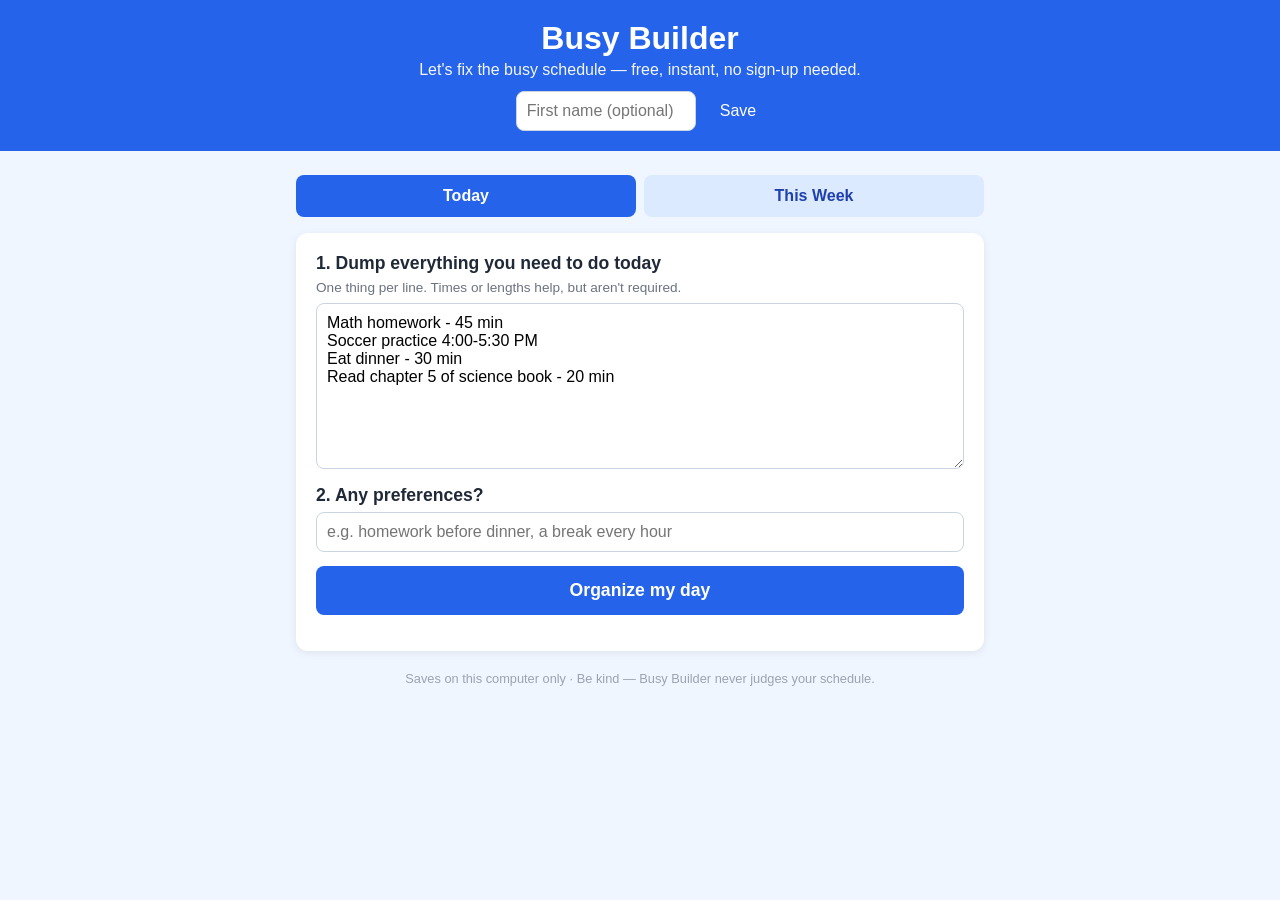
==== public/index.html @ c5398b39 "Add Today / This Week tabs sharing the same AI Week results now render as per-day sections; a scope " ====
<!DOCTYPE html>
<html lang="en">
<head>
  <meta charset="UTF-8">
  <meta name="viewport" content="width=device-width, initial-scale=1.0">
  <title>Busy Builder</title>
  <link rel="stylesheet" href="styles.css">
</head>
<body>
  <header>
    <h1>Busy Builder</h1>
    <p class="tagline">Let's fix the busy schedule — free, instant, no sign-up needed.</p>
    <div id="who">
      <span id="hello"></span>
      <input id="name" type="text" maxlength="20" placeholder="First name (optional)">
      <button id="save-name">Save</button>
    </div>
  </header>

  <main>
    <nav class="tabs">
      <button id="tabbtn-today" class="tab">Today</button>
      <button id="tabbtn-week" class="tab">This Week</button>
    </nav>

    <div id="panel-today">
      <section class="card">
        <h2>1. Dump everything you need to do today</h2>
        <p class="hint">One thing per line. Times or lengths help, but aren't required.</p>
        <textarea id="t-items" rows="8" placeholder="Math homework - 45 min&#10;Soccer practice 4:00-5:30 PM"></textarea>

        <h2>2. Any preferences?</h2>
        <input id="t-prefs" type="text" placeholder="e.g. homework before dinner, a break every hour">

        <button id="t-organize" class="big">Organize my day</button>
        <p id="t-status" role="status"></p>
      </section>

      <section id="t-result" class="card" hidden>
        <h2>Today's schedule</h2>
        <p id="t-message" class="ai-msg"></p>
        <div id="t-schedule"></div>
        <p id="t-question" class="ai-question"></p>
        <div class="followup">
          <input id="t-reply" type="text" placeholder="Answer, or ask for a change...">
          <button id="t-send">Send</button>
        </div>
      </section>
    </div>

    <div id="panel-week" hidden>
      <section class="card">
        <h2>1. Dump everything you need to do this week</h2>
        <p class="hint">One thing per line. Put a day in front if it has one (like "Mon: soccer practice").</p>
        <textarea id="items" rows="8" placeholder="Math homework - 45 min&#10;Mon: Soccer practice 4:00-5:30 PM"></textarea>

        <h2>2. Any preferences?</h2>
        <input id="prefs" type="text" placeholder="e.g. homework before dinner, a break every hour">

        <button id="organize" class="big">Organize my week</button>
        <p id="status" role="status"></p>
      </section>

      <section id="result" class="card" hidden>
        <h2>Your week</h2>
        <p id="ai-message" class="ai-msg"></p>
        <div id="schedule"></div>
        <p id="ai-question" class="ai-question"></p>
        <div class="followup">
          <input id="reply" type="text" placeholder="Answer, or ask for a change...">
          <button id="send-reply">Send</button>
        </div>
      </section>
    </div>

    <p class="safety">Saves on this computer only · Be kind — Busy Builder never judges your schedule.</p>
  </main>

  <script src="storage.js"></script>
  <script src="app.js"></script>
</body>
</html>
---- public/styles.css ----
* {
  box-sizing: border-box;
}

body {
  margin: 0;
  font-family: "Segoe UI", Arial, sans-serif;
  background: #f0f6ff;
  color: #1f2937;
}

header {
  background: #2563eb;
  color: #fff;
  padding: 20px 16px;
  text-align: center;
}

header h1 {
  margin: 0 0 4px;
  font-size: 2rem;
}

.tagline {
  margin: 0 0 12px;
  opacity: 0.95;
}

#who {
  display: flex;
  gap: 8px;
  justify-content: center;
  align-items: center;
}

#hello {
  font-weight: 600;
}

main {
  max-width: 720px;
  margin: 24px auto;
  padding: 0 16px;
}

.card {
  background: #fff;
  border-radius: 12px;
  padding: 20px;
  margin-bottom: 20px;
  box-shadow: 0 2px 8px rgba(0, 0, 0, 0.08);
}

h2 {
  font-size: 1.1rem;
  margin: 12px 0 6px;
}

h2:first-child {
  margin-top: 0;
}

.hint {
  margin: 0 0 8px;
  font-size: 0.85rem;
  color: #6b7280;
}

textarea,
input[type="text"] {
  width: 100%;
  padding: 10px;
  border: 1px solid #cbd5e1;
  border-radius: 8px;
  font-size: 1rem;
  font-family: inherit;
}

textarea {
  resize: vertical;
}

#who input {
  width: 180px;
}

button {
  background: #2563eb;
  color: #fff;
  border: none;
  border-radius: 8px;
  padding: 10px 16px;
  font-size: 1rem;
  cursor: pointer;
}

button:hover:not(:disabled) {
  background: #1d4ed8;
}

button:disabled {
  background: #93c5fd;
  cursor: not-allowed;
}

button.big {
  display: block;
  width: 100%;
  margin-top: 14px;
  padding: 14px;
  font-size: 1.1rem;
  font-weight: 600;
}

#status {
  min-height: 1.4em;
  margin: 10px 0 0;
  font-weight: 600;
  color: #2563eb;
}

.ai-msg {
  font-size: 1.05rem;
}

table {
  width: 100%;
  border-collapse: collapse;
  margin: 8px 0;
}

th,
td {
  text-align: left;
  padding: 8px;
  border-bottom: 1px solid #e5e7eb;
}

th {
  color: #6b7280;
  font-size: 0.85rem;
  text-transform: uppercase;
}

.ai-question {
  background: #fef3c7;
  border-radius: 8px;
  padding: 10px;
}

.ai-question:empty {
  display: none;
}

.followup {
  display: flex;
  gap: 8px;
  margin-top: 10px;
}

.followup input {
  flex: 1;
}

.tabs {
  display: flex;
  gap: 8px;
  margin-bottom: 16px;
}

.tab {
  flex: 1;
  background: #dbeafe;
  color: #1e40af;
  font-weight: 600;
  padding: 12px;
}

.tab:hover:not(.active) {
  background: #bfdbfe;
}

.tab.active {
  background: #2563eb;
  color: #fff;
}

.day-section h3 {
  margin: 16px 0 4px;
  color: #2563eb;
  font-size: 1rem;
}

.safety {
  text-align: center;
  font-size: 0.8rem;
  color: #9ca3af;
}
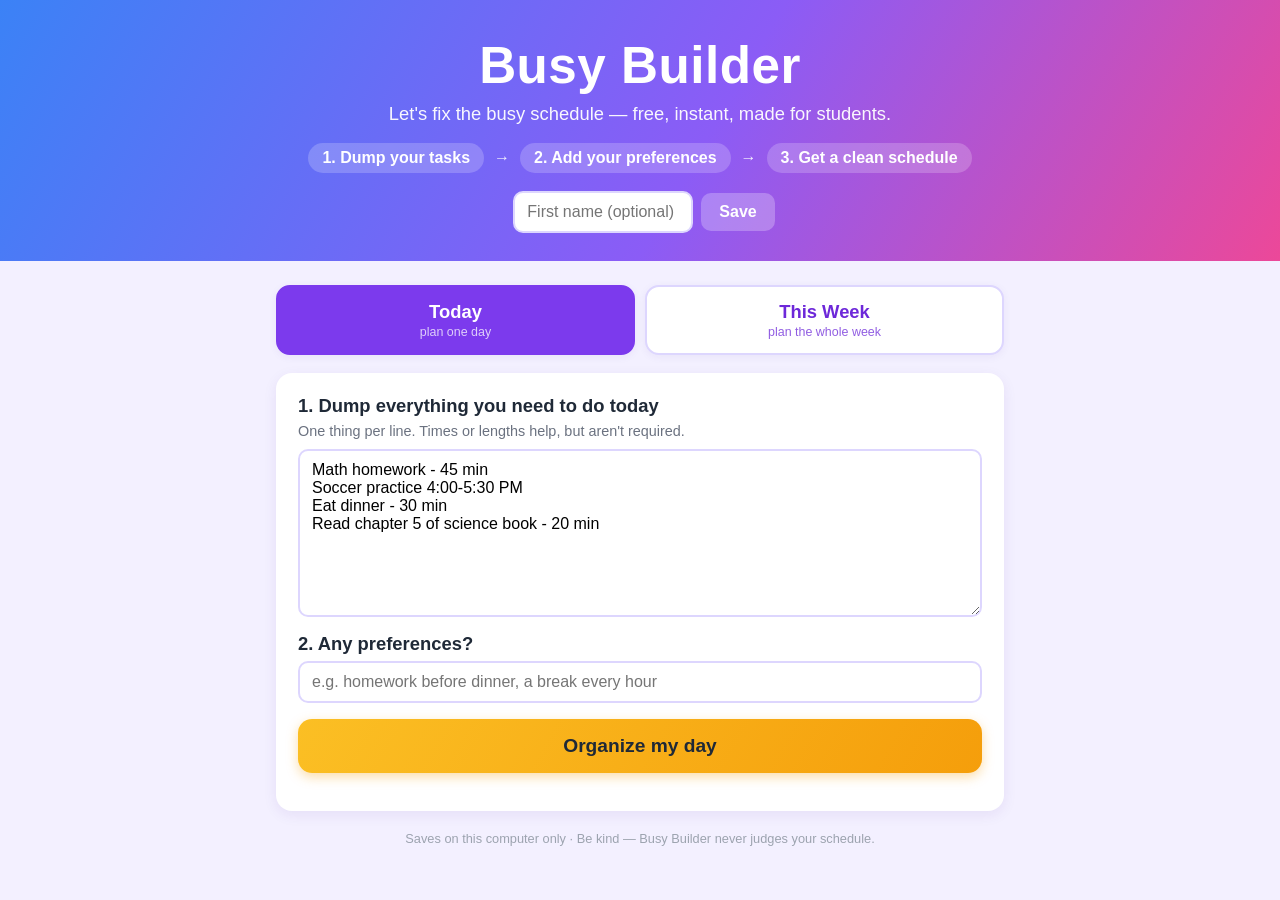
==== commit 88d77a1e: "Friendlier first-glance design: bigger title, how-it-works strip, clearer tabs Brighter student pale" ====
--- a/public/index.html
+++ b/public/index.html
@@ -9,7 +9,14 @@
 <body>
   <header>
     <h1>Busy Builder</h1>
-    <p class="tagline">Let's fix the busy schedule — free, instant, no sign-up needed.</p>
+    <p class="tagline">Let's fix the busy schedule — free, instant, made for students.</p>
+    <div class="steps">
+      <span>1. Dump your tasks</span>
+      <span class="arrow">→</span>
+      <span>2. Add your preferences</span>
+      <span class="arrow">→</span>
+      <span>3. Get a clean schedule</span>
+    </div>
     <div id="who">
       <span id="hello"></span>
       <input id="name" type="text" maxlength="20" placeholder="First name (optional)">
@@ -19,8 +26,8 @@
 
   <main>
     <nav class="tabs">
-      <button id="tabbtn-today" class="tab">Today</button>
-      <button id="tabbtn-week" class="tab">This Week</button>
+      <button id="tabbtn-today" class="tab">Today<small>plan one day</small></button>
+      <button id="tabbtn-week" class="tab">This Week<small>plan the whole week</small></button>
     </nav>
 
     <div id="panel-today">
@@ -51,8 +58,17 @@
     <div id="panel-week" hidden>
       <section class="card">
         <h2>1. Dump everything you need to do this week</h2>
-        <p class="hint">One thing per line. Put a day in front if it has one (like "Mon: soccer practice").</p>
-        <textarea id="items" rows="8" placeholder="Math homework - 45 min&#10;Mon: Soccer practice 4:00-5:30 PM"></textarea>
+        <p class="hint">Put each thing under the day it belongs to. Not sure? Use "Any day".</p>
+        <div class="week-grid">
+          <div class="day-box"><h4>Mon</h4><textarea id="w-mon" rows="4" placeholder="Soccer practice 4-5:30 PM"></textarea></div>
+          <div class="day-box"><h4>Tue</h4><textarea id="w-tue" rows="4"></textarea></div>
+          <div class="day-box"><h4>Wed</h4><textarea id="w-wed" rows="4" placeholder="Soccer practice 4-5:30 PM"></textarea></div>
+          <div class="day-box"><h4>Thu</h4><textarea id="w-thu" rows="4"></textarea></div>
+          <div class="day-box"><h4>Fri</h4><textarea id="w-fri" rows="4"></textarea></div>
+          <div class="day-box"><h4>Sat</h4><textarea id="w-sat" rows="4" placeholder="Clean my room - 15 min"></textarea></div>
+          <div class="day-box"><h4>Sun</h4><textarea id="w-sun" rows="4"></textarea></div>
+          <div class="day-box any"><h4>Any day</h4><textarea id="w-any" rows="4" placeholder="Math homework - 45 min"></textarea></div>
+        </div>
 
         <h2>2. Any preferences?</h2>
         <input id="prefs" type="text" placeholder="e.g. homework before dinner, a break every hour">
--- a/public/styles.css
+++ b/public/styles.css
@@ -5,25 +5,49 @@
 body {
   margin: 0;
   font-family: "Segoe UI", Arial, sans-serif;
-  background: #f0f6ff;
+  background: #f3f0ff;
   color: #1f2937;
 }
 
 header {
-  background: #2563eb;
-  color: #fff;
-  padding: 20px 16px;
+  background: linear-gradient(120deg, #3b82f6, #8b5cf6 55%, #ec4899);
+  color: #fff;
+  padding: 36px 16px 28px;
   text-align: center;
 }
 
 header h1 {
-  margin: 0 0 4px;
-  font-size: 2rem;
+  margin: 0 0 8px;
+  font-size: 3.2rem;
+  font-weight: 800;
+  letter-spacing: 0.5px;
 }
 
 .tagline {
-  margin: 0 0 12px;
+  margin: 0 0 18px;
+  font-size: 1.15rem;
   opacity: 0.95;
+}
+
+.steps {
+  display: flex;
+  gap: 10px;
+  justify-content: center;
+  align-items: center;
+  flex-wrap: wrap;
+  margin-bottom: 18px;
+  font-weight: 600;
+}
+
+.steps span:not(.arrow) {
+  background: rgba(255, 255, 255, 0.2);
+  border-radius: 999px;
+  padding: 6px 14px;
+}
+
+.arrow {
+  font-weight: 800;
+  opacity: 0.9;
 }
 
 #who {
@@ -33,26 +57,38 @@
   align-items: center;
 }
 
+#who input {
+  width: 180px;
+}
+
+#who button {
+  background: rgba(255, 255, 255, 0.25);
+}
+
+#who button:hover:not(:disabled) {
+  background: rgba(255, 255, 255, 0.4);
+}
+
 #hello {
-  font-weight: 600;
+  font-weight: 700;
 }
 
 main {
-  max-width: 720px;
+  max-width: 760px;
   margin: 24px auto;
   padding: 0 16px;
 }
 
 .card {
   background: #fff;
-  border-radius: 12px;
-  padding: 20px;
+  border-radius: 16px;
+  padding: 22px;
   margin-bottom: 20px;
-  box-shadow: 0 2px 8px rgba(0, 0, 0, 0.08);
+  box-shadow: 0 4px 14px rgba(76, 29, 149, 0.08);
 }
 
 h2 {
-  font-size: 1.1rem;
+  font-size: 1.15rem;
   margin: 12px 0 6px;
 }
 
@@ -61,62 +97,116 @@
 }
 
 .hint {
-  margin: 0 0 8px;
-  font-size: 0.85rem;
+  margin: 0 0 10px;
+  font-size: 0.9rem;
   color: #6b7280;
 }
 
 textarea,
 input[type="text"] {
   width: 100%;
-  padding: 10px;
-  border: 1px solid #cbd5e1;
-  border-radius: 8px;
+  padding: 10px 12px;
+  border: 2px solid #ddd6fe;
+  border-radius: 10px;
   font-size: 1rem;
   font-family: inherit;
 }
 
+textarea:focus,
+input[type="text"]:focus {
+  outline: none;
+  border-color: #8b5cf6;
+}
+
 textarea {
   resize: vertical;
 }
 
-#who input {
-  width: 180px;
-}
-
 button {
-  background: #2563eb;
+  background: #7c3aed;
   color: #fff;
   border: none;
-  border-radius: 8px;
-  padding: 10px 16px;
+  border-radius: 10px;
+  padding: 10px 18px;
   font-size: 1rem;
+  font-weight: 600;
   cursor: pointer;
 }
 
 button:hover:not(:disabled) {
-  background: #1d4ed8;
+  background: #6d28d9;
 }
 
 button:disabled {
-  background: #93c5fd;
+  background: #c4b5fd;
   cursor: not-allowed;
 }
 
 button.big {
   display: block;
   width: 100%;
-  margin-top: 14px;
+  margin-top: 16px;
+  padding: 16px;
+  font-size: 1.2rem;
+  font-weight: 700;
+  background: linear-gradient(120deg, #fbbf24, #f59e0b);
+  color: #1f2937;
+  border-radius: 14px;
+  box-shadow: 0 4px 12px rgba(245, 158, 11, 0.35);
+}
+
+button.big:hover:not(:disabled) {
+  background: linear-gradient(120deg, #f59e0b, #d97706);
+  color: #fff;
+}
+
+button.big:disabled {
+  background: #fde68a;
+  color: #92400e;
+}
+
+.tabs {
+  display: flex;
+  gap: 10px;
+  margin-bottom: 18px;
+}
+
+.tab {
+  flex: 1;
+  background: #fff;
+  color: #6d28d9;
+  font-size: 1.15rem;
+  font-weight: 700;
   padding: 14px;
-  font-size: 1.1rem;
-  font-weight: 600;
+  border-radius: 14px;
+  border: 2px solid #ddd6fe;
+  box-shadow: 0 2px 8px rgba(76, 29, 149, 0.06);
+}
+
+.tab small {
+  display: block;
+  font-size: 0.78rem;
+  font-weight: 500;
+  opacity: 0.75;
+  margin-top: 2px;
+}
+
+.tab:hover:not(.active) {
+  background: #ede9fe;
+  border-color: #c4b5fd;
+}
+
+.tab.active {
+  background: #7c3aed;
+  color: #fff;
+  border-color: #7c3aed;
 }
 
 #status {
   min-height: 1.4em;
   margin: 10px 0 0;
   font-weight: 600;
-  color: #2563eb;
+  color: #7c3aed;
 }
 
 .ai-msg {
@@ -133,19 +223,19 @@
 td {
   text-align: left;
   padding: 8px;
-  border-bottom: 1px solid #e5e7eb;
+  border-bottom: 1px solid #e9e5f5;
 }
 
 th {
-  color: #6b7280;
-  font-size: 0.85rem;
+  color: #7c3aed;
+  font-size: 0.8rem;
   text-transform: uppercase;
 }
 
 .ai-question {
   background: #fef3c7;
-  border-radius: 8px;
-  padding: 10px;
+  border-radius: 10px;
+  padding: 10px 12px;
 }
 
 .ai-question:empty {
@@ -162,33 +252,31 @@
   flex: 1;
 }
 
-.tabs {
-  display: flex;
-  gap: 8px;
-  margin-bottom: 16px;
-}
-
-.tab {
-  flex: 1;
-  background: #dbeafe;
-  color: #1e40af;
-  font-weight: 600;
-  padding: 12px;
-}
-
-.tab:hover:not(.active) {
-  background: #bfdbfe;
-}
-
-.tab.active {
-  background: #2563eb;
-  color: #fff;
+.week-grid {
+  display: grid;
+  grid-template-columns: repeat(auto-fit, minmax(140px, 1fr));
+  gap: 10px;
+}
+
+.day-box h4 {
+  margin: 0 0 4px;
+  text-align: center;
+  color: #7c3aed;
+}
+
+.day-box.any h4 {
+  color: #6b7280;
+}
+
+.day-box textarea {
+  font-size: 0.85rem;
+  min-height: 90px;
 }
 
 .day-section h3 {
   margin: 16px 0 4px;
-  color: #2563eb;
-  font-size: 1rem;
+  color: #7c3aed;
+  font-size: 1.05rem;
 }
 
 .safety {
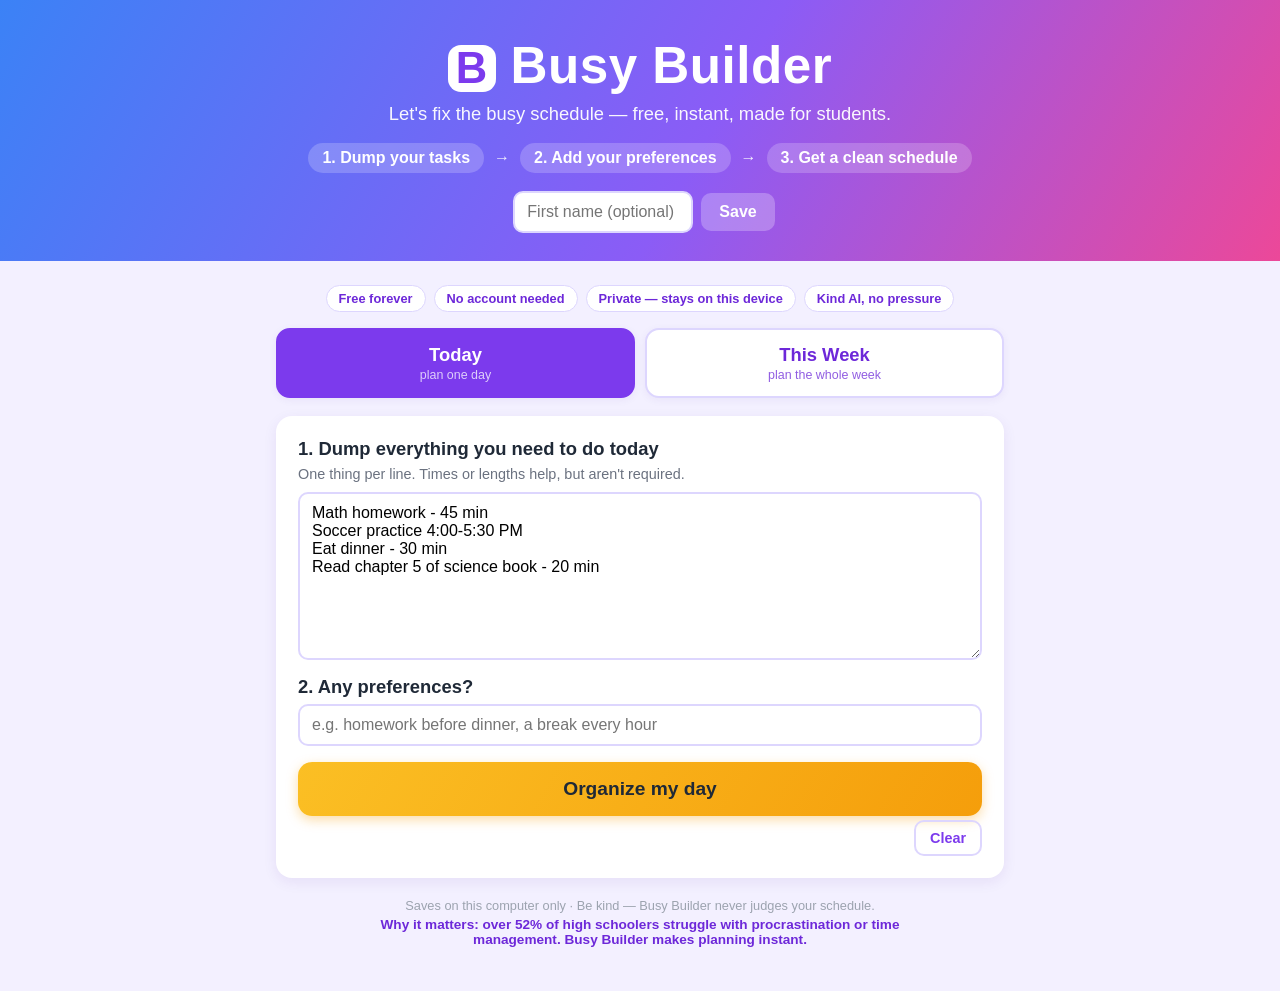
==== commit b6353ceb: "Polish for competition judging: credibility cues and demo tools Trust chips (free / no account / pri" ====
--- a/public/index.html
+++ b/public/index.html
@@ -4,11 +4,12 @@
   <meta charset="UTF-8">
   <meta name="viewport" content="width=device-width, initial-scale=1.0">
   <title>Busy Builder</title>
+  <link rel="icon" href="data:image/svg+xml,<svg xmlns='http://www.w3.org/2000/svg' viewBox='0 0 64 64'><rect width='64' height='64' rx='14' fill='%237c3aed'/><text x='32' y='45' font-size='38' font-family='Arial' font-weight='bold' fill='white' text-anchor='middle'>B</text></svg>">
   <link rel="stylesheet" href="styles.css">
 </head>
 <body>
   <header>
-    <h1>Busy Builder</h1>
+    <h1><span class="logo-badge">B</span> Busy Builder</h1>
     <p class="tagline">Let's fix the busy schedule — free, instant, made for students.</p>
     <div class="steps">
       <span>1. Dump your tasks</span>
@@ -25,6 +26,13 @@
   </header>
 
   <main>
+    <div class="chips">
+      <span>Free forever</span>
+      <span>No account needed</span>
+      <span>Private — stays on this device</span>
+      <span>Kind AI, no pressure</span>
+    </div>
+
     <nav class="tabs">
       <button id="tabbtn-today" class="tab">Today<small>plan one day</small></button>
       <button id="tabbtn-week" class="tab">This Week<small>plan the whole week</small></button>
@@ -40,7 +48,10 @@
         <input id="t-prefs" type="text" placeholder="e.g. homework before dinner, a break every hour">
 
         <button id="t-organize" class="big">Organize my day</button>
-        <p id="t-status" role="status"></p>
+        <div class="card-actions">
+          <p id="t-status" role="status"></p>
+          <button id="t-clear" class="ghost">Clear</button>
+        </div>
       </section>
 
       <section id="t-result" class="card" hidden>
@@ -52,6 +63,7 @@
           <input id="t-reply" type="text" placeholder="Answer, or ask for a change...">
           <button id="t-send">Send</button>
         </div>
+        <button id="t-copy" class="ghost">Copy schedule</button>
       </section>
     </div>
 
@@ -74,7 +86,10 @@
         <input id="prefs" type="text" placeholder="e.g. homework before dinner, a break every hour">
 
         <button id="organize" class="big">Organize my week</button>
-        <p id="status" role="status"></p>
+        <div class="card-actions">
+          <p id="status" role="status"></p>
+          <button id="w-clear" class="ghost">Clear</button>
+        </div>
       </section>
 
       <section id="result" class="card" hidden>
@@ -86,10 +101,14 @@
           <input id="reply" type="text" placeholder="Answer, or ask for a change...">
           <button id="send-reply">Send</button>
         </div>
+        <button id="w-copy" class="ghost">Copy schedule</button>
       </section>
     </div>
 
-    <p class="safety">Saves on this computer only · Be kind — Busy Builder never judges your schedule.</p>
+    <footer class="foot">
+      <p class="safety">Saves on this computer only · Be kind — Busy Builder never judges your schedule.</p>
+      <p class="why">Why it matters: over 52% of high schoolers struggle with procrastination or time management. Busy Builder makes planning instant.</p>
+    </footer>
   </main>
 
   <script src="storage.js"></script>
--- a/public/styles.css
+++ b/public/styles.css
@@ -279,8 +279,96 @@
   font-size: 1.05rem;
 }
 
+.logo-badge {
+  display: inline-flex;
+  align-items: center;
+  justify-content: center;
+  width: 1.1em;
+  height: 1.1em;
+  background: #fff;
+  color: #7c3aed;
+  border-radius: 0.3em;
+  font-size: 0.85em;
+  vertical-align: baseline;
+}
+
+.chips {
+  display: flex;
+  gap: 8px;
+  justify-content: center;
+  flex-wrap: wrap;
+  margin-bottom: 16px;
+}
+
+.chips span {
+  background: #fff;
+  color: #6d28d9;
+  font-size: 0.8rem;
+  font-weight: 600;
+  border: 1px solid #ddd6fe;
+  border-radius: 999px;
+  padding: 5px 12px;
+}
+
+.ghost {
+  background: transparent;
+  color: #7c3aed;
+  border: 2px solid #ddd6fe;
+  font-size: 0.9rem;
+  padding: 8px 14px;
+}
+
+.ghost:hover:not(:disabled) {
+  background: #ede9fe;
+  color: #6d28d9;
+}
+
+.card-actions {
+  display: flex;
+  justify-content: space-between;
+  align-items: center;
+  margin-top: 4px;
+}
+
+#status.thinking::after,
+#t-status.thinking::after {
+  content: '';
+  animation: thinking-dots 1.2s steps(4) infinite;
+}
+
+@keyframes thinking-dots {
+  0% { content: ''; }
+  25% { content: '.'; }
+  50% { content: '..'; }
+  75% { content: '...'; }
+}
+
+.day-section {
+  border-left: 4px solid #c4b5fd;
+  padding-left: 14px;
+  margin-bottom: 8px;
+}
+
+tbody tr:hover {
+  background: #f5f3ff;
+}
+
+.foot {
+  text-align: center;
+  padding-bottom: 20px;
+}
+
 .safety {
   text-align: center;
   font-size: 0.8rem;
   color: #9ca3af;
-}
+  margin-bottom: 4px;
+}
+
+.why {
+  font-size: 0.85rem;
+  color: #6d28d9;
+  font-weight: 600;
+  max-width: 520px;
+  margin: 0 auto;
+}
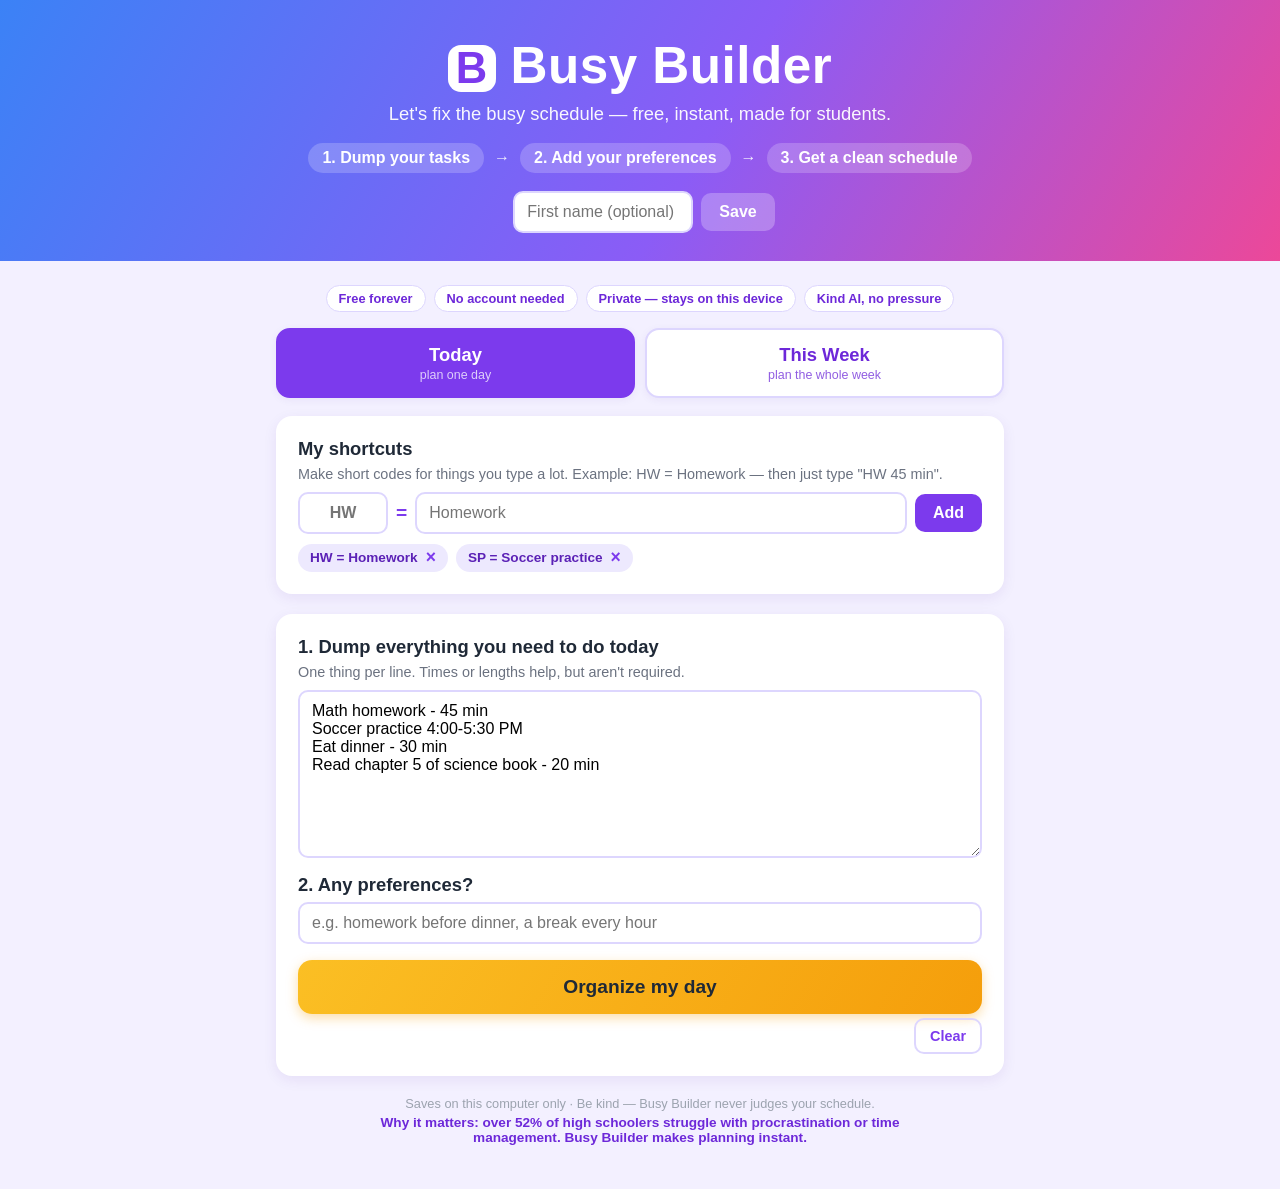
==== commit ea163463: "Round 6: custom shortcuts (HW = Homework) to cut typing time Shared card above the tabs lets users d" ====
--- a/public/index.html
+++ b/public/index.html
@@ -37,6 +37,18 @@
       <button id="tabbtn-today" class="tab">Today<small>plan one day</small></button>
       <button id="tabbtn-week" class="tab">This Week<small>plan the whole week</small></button>
     </nav>
+
+    <section class="card shortcuts">
+      <h2>My shortcuts</h2>
+      <p class="hint">Make short codes for things you type a lot. Example: HW = Homework — then just type "HW 45 min".</p>
+      <div class="shortcut-row">
+        <input id="sc-abbr" type="text" maxlength="6" placeholder="HW">
+        <span class="eq">=</span>
+        <input id="sc-mean" type="text" placeholder="Homework">
+        <button id="sc-add">Add</button>
+      </div>
+      <div id="sc-list"></div>
+    </section>
 
     <div id="panel-today">
       <section class="card">
--- a/public/styles.css
+++ b/public/styles.css
@@ -343,6 +343,60 @@
   75% { content: '...'; }
 }
 
+.shortcut-row {
+  display: flex;
+  gap: 8px;
+  align-items: center;
+}
+
+#sc-abbr {
+  width: 90px;
+  text-transform: uppercase;
+  text-align: center;
+  font-weight: 700;
+}
+
+.eq {
+  font-weight: 800;
+  color: #7c3aed;
+  font-size: 1.2rem;
+}
+
+#sc-list {
+  display: flex;
+  gap: 8px;
+  flex-wrap: wrap;
+  margin-top: 10px;
+}
+
+.sc-chip {
+  background: #ede9fe;
+  color: #5b21b6;
+  border-radius: 999px;
+  padding: 5px 12px;
+  font-size: 0.85rem;
+  font-weight: 600;
+  display: inline-flex;
+  align-items: center;
+  gap: 8px;
+}
+
+.sc-x {
+  background: none;
+  border: none;
+  color: #7c3aed;
+  font-size: 1.1rem;
+  font-weight: 700;
+  padding: 0;
+  line-height: 1;
+  cursor: pointer;
+}
+
+.sc-x:hover:not(:disabled) {
+  background: none;
+  color: #dc2626;
+}
+
 .day-section {
   border-left: 4px solid #c4b5fd;
   padding-left: 14px;
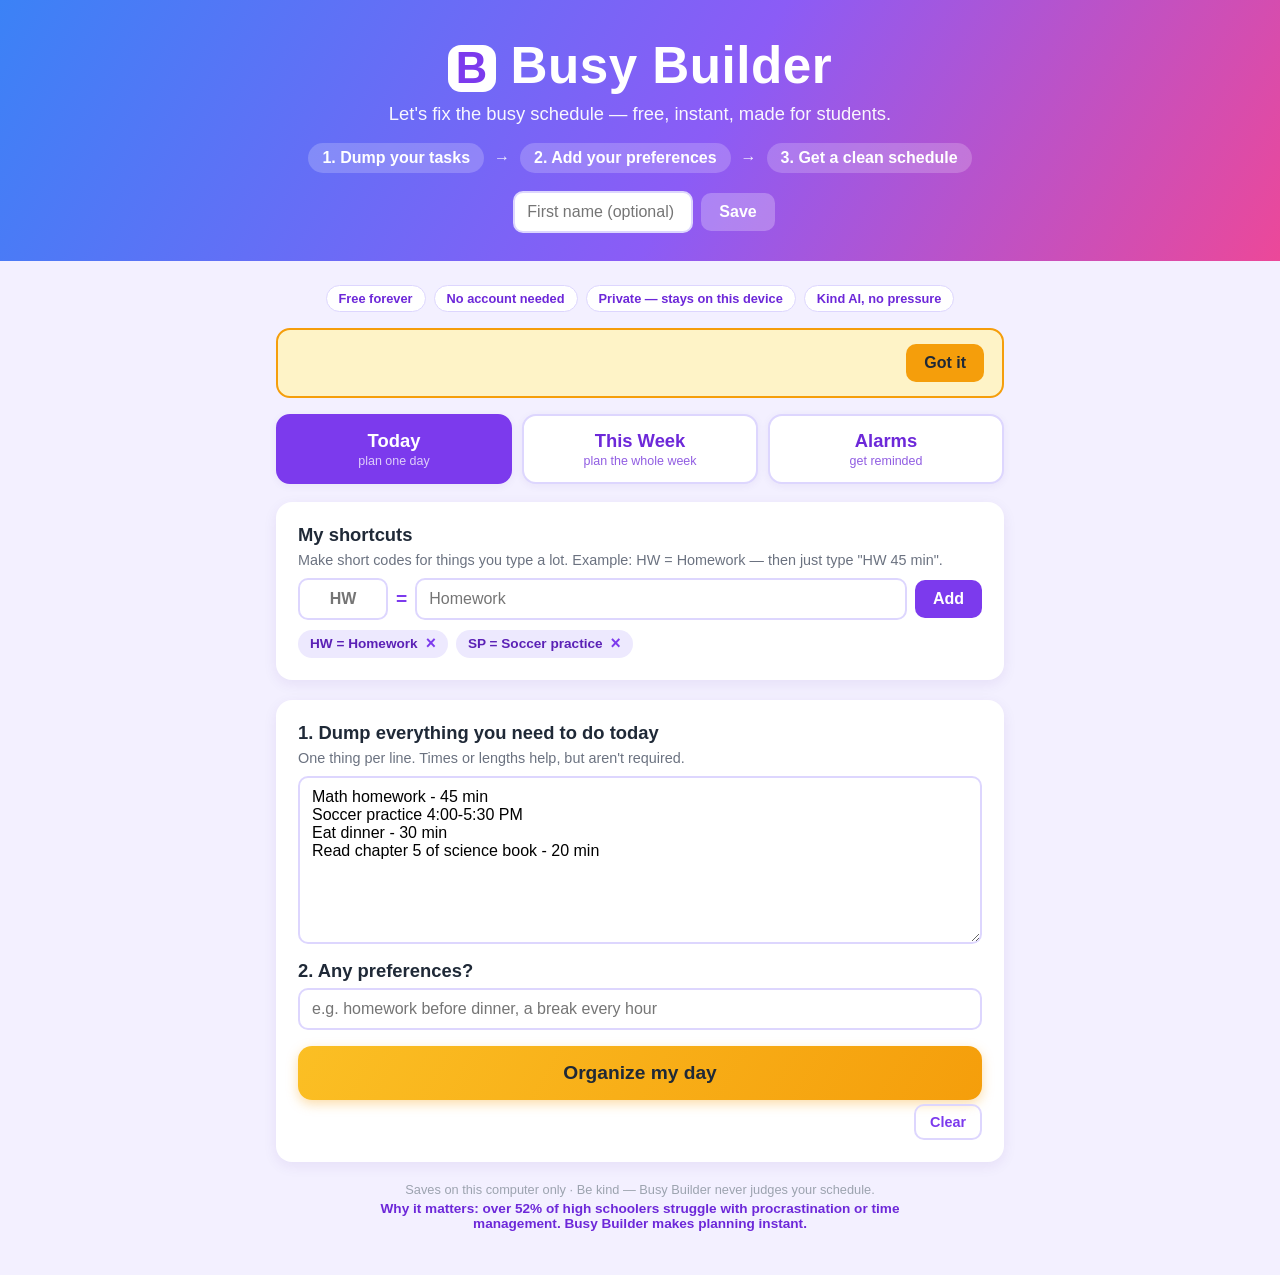
==== commit 114ecb8a: "Round 7: Alarms tab — set a time + note, banner and beep when it hits Generated with [Devin](https:/" ====
--- a/public/index.html
+++ b/public/index.html
@@ -33,9 +33,15 @@
       <span>Kind AI, no pressure</span>
     </div>
 
+    <div id="al-alert" class="alarm-alert" hidden>
+      <span id="al-alert-text"></span>
+      <button id="al-dismiss">Got it</button>
+    </div>
+
     <nav class="tabs">
       <button id="tabbtn-today" class="tab">Today<small>plan one day</small></button>
       <button id="tabbtn-week" class="tab">This Week<small>plan the whole week</small></button>
+      <button id="tabbtn-alarms" class="tab">Alarms<small>get reminded</small></button>
     </nav>
 
     <section class="card shortcuts">
@@ -117,6 +123,25 @@
       </section>
     </div>
 
+    <div id="panel-alarms" hidden>
+      <section class="card">
+        <h2>Set an alarm</h2>
+        <p class="hint">Pick a day and time, add a short note. It pops up and beeps while Busy Builder is open.</p>
+        <div class="alarm-form">
+          <input type="datetime-local" id="al-time">
+          <input id="al-note" type="text" maxlength="60" placeholder="What's it for? (e.g. Leave for soccer)">
+          <button id="al-add">Set alarm</button>
+        </div>
+        <p id="al-status" role="status"></p>
+      </section>
+
+      <section class="card">
+        <h2>Your alarms</h2>
+        <div id="al-list"></div>
+        <p class="hint" id="al-empty">No alarms yet.</p>
+      </section>
+    </div>
+
     <footer class="foot">
       <p class="safety">Saves on this computer only · Be kind — Busy Builder never judges your schedule.</p>
       <p class="why">Why it matters: over 52% of high schoolers struggle with procrastination or time management. Busy Builder makes planning instant.</p>
--- a/public/styles.css
+++ b/public/styles.css
@@ -397,6 +397,63 @@
   color: #dc2626;
 }
 
+.alarm-form {
+  display: flex;
+  gap: 8px;
+  flex-wrap: wrap;
+}
+
+.alarm-form input[type="datetime-local"] {
+  padding: 10px 12px;
+  border: 2px solid #ddd6fe;
+  border-radius: 10px;
+  font-size: 1rem;
+  font-family: inherit;
+}
+
+.alarm-form #al-note {
+  flex: 1;
+  min-width: 200px;
+}
+
+.alarm-row {
+  display: flex;
+  justify-content: space-between;
+  align-items: center;
+  padding: 10px 4px;
+  border-bottom: 1px solid #e9e5f5;
+  font-size: 0.95rem;
+}
+
+.alarm-row.done {
+  opacity: 0.45;
+  text-decoration: line-through;
+}
+
+.alarm-alert {
+  display: flex;
+  justify-content: space-between;
+  align-items: center;
+  background: #fef3c7;
+  border: 2px solid #f59e0b;
+  border-radius: 14px;
+  padding: 14px 18px;
+  margin-bottom: 16px;
+  font-size: 1.1rem;
+  font-weight: 700;
+  color: #92400e;
+}
+
+.alarm-alert button {
+  background: #f59e0b;
+  color: #1f2937;
+}
+
+.alarm-alert button:hover:not(:disabled) {
+  background: #d97706;
+  color: #fff;
+}
+
 .day-section {
   border-left: 4px solid #c4b5fd;
   padding-left: 14px;
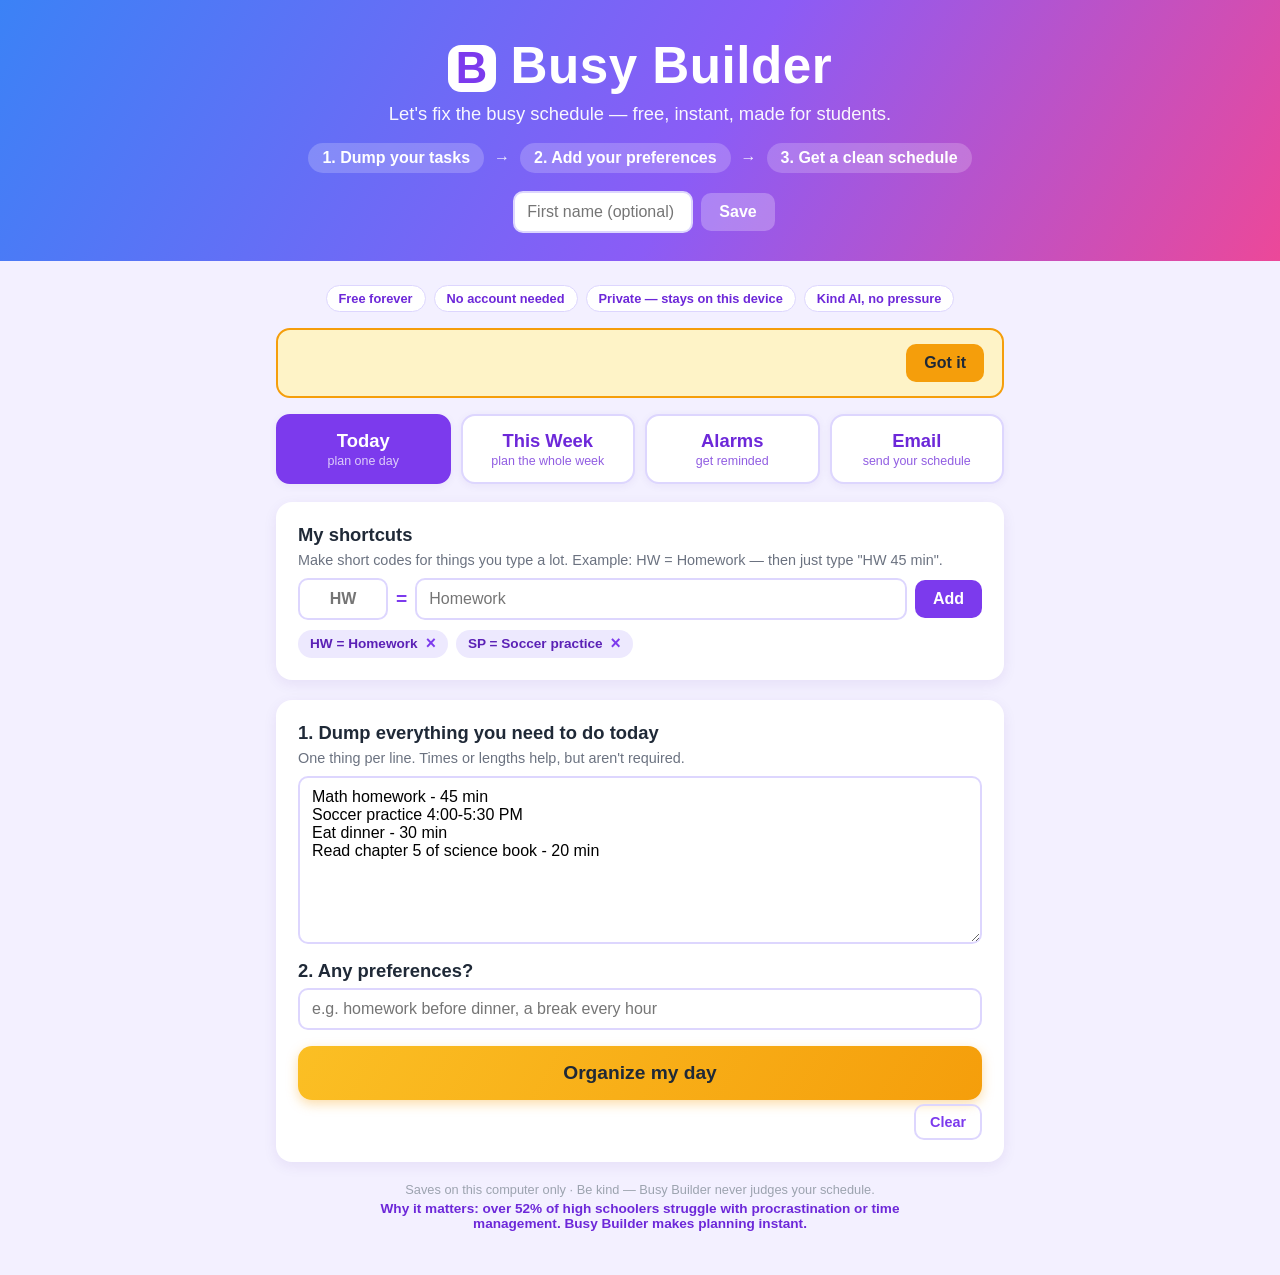
==== commit 82f5b3f8: "Round 8: optional Email tab — mail your schedule via your own mail app Generated with [Devin](https:" ====
--- a/public/index.html
+++ b/public/index.html
@@ -42,6 +42,7 @@
       <button id="tabbtn-today" class="tab">Today<small>plan one day</small></button>
       <button id="tabbtn-week" class="tab">This Week<small>plan the whole week</small></button>
       <button id="tabbtn-alarms" class="tab">Alarms<small>get reminded</small></button>
+      <button id="tabbtn-email" class="tab">Email<small>send your schedule</small></button>
     </nav>
 
     <section class="card shortcuts">
@@ -142,6 +143,17 @@
       </section>
     </div>
 
+    <div id="panel-email" hidden>
+      <section class="card">
+        <h2>Email your schedule <span class="opt-badge">optional</span></h2>
+        <p class="hint">This is optional — Busy Builder works fine without it.</p>
+        <p>Type your email, press the button, and <strong>your own email app opens</strong> with your finished schedule already written inside — every event on its own line with its start time, end time, and name. You just press send.</p>
+        <input id="em-addr" type="email" placeholder="you@example.com">
+        <button id="em-go" class="big">Email my schedule</button>
+        <p id="em-status" role="status"></p>
+      </section>
+    </div>
+
     <footer class="foot">
       <p class="safety">Saves on this computer only · Be kind — Busy Builder never judges your schedule.</p>
       <p class="why">Why it matters: over 52% of high schoolers struggle with procrastination or time management. Busy Builder makes planning instant.</p>
--- a/public/styles.css
+++ b/public/styles.css
@@ -397,6 +397,26 @@
   color: #dc2626;
 }
 
+.opt-badge {
+  display: inline-block;
+  background: #fef3c7;
+  color: #92400e;
+  font-size: 0.7rem;
+  font-weight: 700;
+  text-transform: uppercase;
+  border-radius: 999px;
+  padding: 3px 10px;
+  vertical-align: middle;
+  margin-left: 6px;
+}
+
+#em-status {
+  min-height: 1.4em;
+  margin: 8px 0 0;
+  font-weight: 600;
+  color: #7c3aed;
+}
+
 .alarm-form {
   display: flex;
   gap: 8px;
